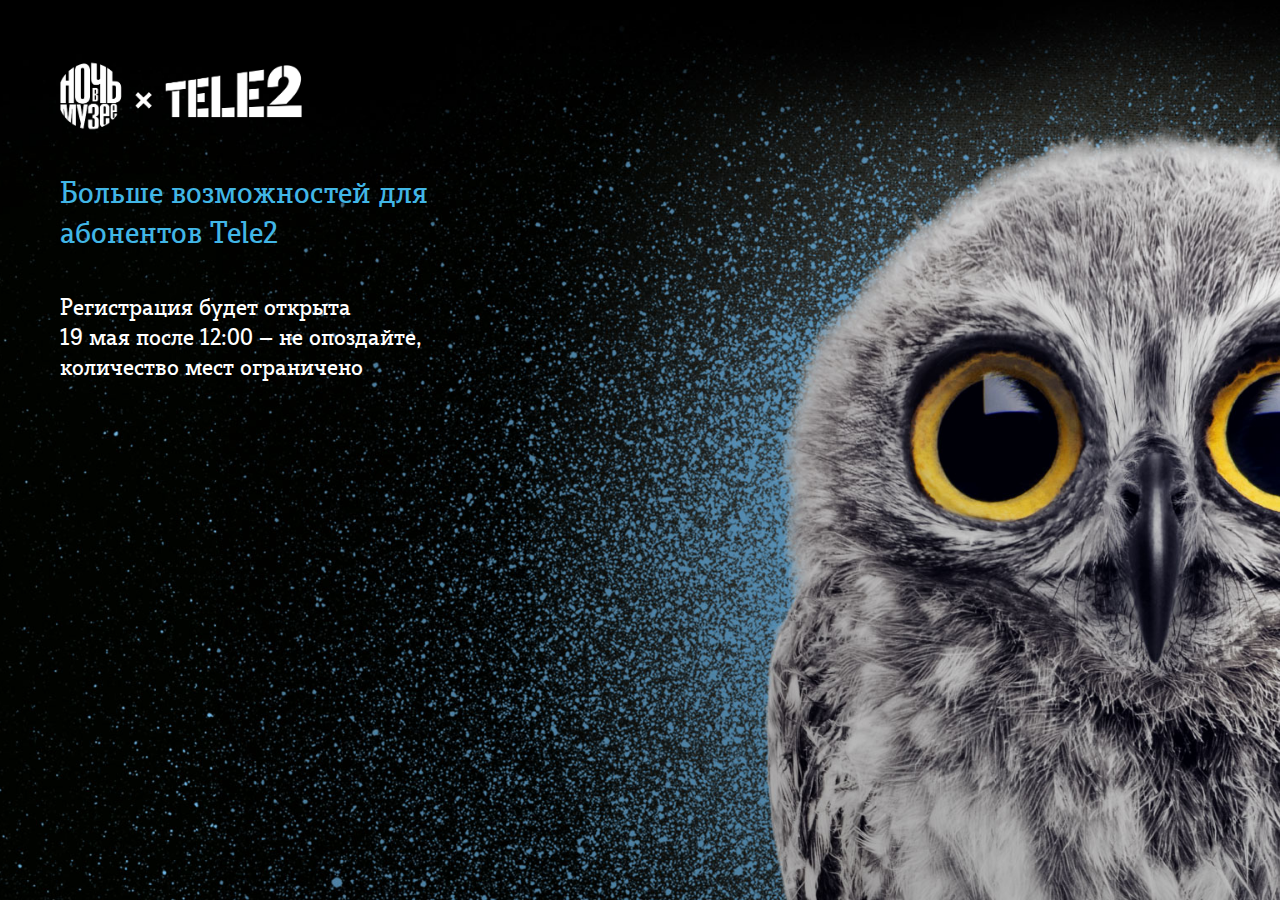
==== index.html @ 20980283 "placeholder" ====
<!DOCTYPE html>
<html>
  <head>
    <meta charset="utf-8">
    <meta name="viewport" content="width=device-width, initial-scale=1.0, user-scalable=0, minimum-scale=1.0, maximum-scale=1.0">
    <link rel="shortcut icon" href="/favicon.ico" type="image/x-icon">
    <title>Tele2</title>
    <link rel="stylesheet" href="css/style.css" />
  </head>
  <body id="body">
    <div class="placeholder">
      <div class="logo" style="padding-bottom:40px;margin-bottom:0;"><img src="images/logo.png" /></div>
      <h1 style="padding-bottom:40px;margin-bottom:0;max-width:500px;">Больше возможностей для абонентов Tele2</h1>
      <p style="font-size:1.2em;">Регистрация будет открыта<br/>19 мая после 12:00 – не опоздайте,<br/>количество мест ограничено</p>
      <div class="placeholder-owl" style="margin-bottom:0;"><img src="images/placeholder_owl.jpg" /></div>
    </div>
  </body>
</html>
---- css/style.css ----
@font-face{font-family:'Tele2 DisplayStencil';src:url("/fonts/Tele2DisplayStencil-Regular.eot");src:url("/fonts/Tele2DisplayStencil-Regular.eot?#iefix") format("embedded-opentype"),url("/fonts/Tele2DisplayStencil-Regular.woff") format("woff"),url("/fonts/Tele2DisplayStencil-Regular.ttf") format("truetype"),url("/fonts/Tele2DisplayStencil-Regular.svg#27be665d5c54ccb8559d902026306b3f") format("svg");font-style:normal;font-weight:400}@font-face{font-family:'Tele2 DisplaySerif';src:url("/fonts/Tele2DisplaySerif-Regular.eot");src:url("/fonts/Tele2DisplaySerif-Regular.eot?#iefix") format("embedded-opentype"),url("/fonts/Tele2DisplaySerif-Regular.woff") format("woff"),url("/fonts/Tele2DisplaySerif-Regular.ttf") format("truetype"),url("/fonts/Tele2DisplaySerif-Regular.svg#66ba9fa5bbbf1a0628cbd8ff3d7aff26") format("svg");font-style:normal;font-weight:400}@-webkit-keyframes popup-open{0{-webkit-transform:translateY(100%);transform:translateY(100%)}70%{-webkit-transform:translateY(0);transform:translateY(0)}80%{-webkit-transform:translateY(0);transform:translateY(0)}100%{-webkit-transform:translateY(-100%);transform:translateY(-100%)}}@keyframes popup-open{0{-webkit-transform:translateY(100%);transform:translateY(100%)}70%{-webkit-transform:translateY(0);transform:translateY(0)}80%{-webkit-transform:translateY(0);transform:translateY(0)}100%{-webkit-transform:translateY(-100%);transform:translateY(-100%)}}@-webkit-keyframes popup-close{0{-webkit-transform:translateY(100%);transform:translateY(100%)}50%{-webkit-transform:translateY(0);transform:translateY(0)}}@keyframes popup-close{0{-webkit-transform:translateY(100%);transform:translateY(100%)}50%{-webkit-transform:translateY(0);transform:translateY(0)}}@-webkit-keyframes fade-in{0{opacity:0}100%{opacity:1}}@keyframes fade-in{0{opacity:0}100%{opacity:1}}@-webkit-keyframes fade-out{60%{opacity:1;visibility:visible}100%{opacity:0;visibility:hidden}}@keyframes fade-out{60%{opacity:1;visibility:visible}100%{opacity:0;visibility:hidden}}@-webkit-keyframes rotate{0{-webkit-transform:rotate(0);transform:rotate(0)}100%{-webkit-transform:rotate(360deg);transform:rotate(360deg)}}@keyframes rotate{0{-webkit-transform:rotate(0);transform:rotate(0)}100%{-webkit-transform:rotate(360deg);transform:rotate(360deg)}}body{color:#111;background:#000;color:white;font-family:'Tele2 DisplaySerif';font-style:normal;font-weight:400;font-size:18px;margin:0;padding:0;text-rendering:optimizeLegibility;-webkit-overflow-scrolling:touch;-webkit-font-smoothing:antialiased}body.active{overflow:hidden}*{box-sizing:border-box} h1{font-weight:400;margin-top:0;margin-bottom:20px;color:#41b6e6;font-size:1.1em}@media only screen and (min-width:520px){h1{font-size:1.2em}}@media only screen and (min-width:768px){h1{font-size:1.4em}}@media only screen and (min-width:1024px){h1{font-size:1.6em}} h2{font-weight:400;margin-top:0;margin-bottom:20px;color:#41b6e6;font-size:1.1em}@media only screen and (min-width:520px){h2{font-size:1.2em}}@media only screen and (min-width:768px){h2{font-size:1.4em}}@media only screen and (min-width:1024px){h2{font-size:1.6em}}h2 span,h2 img{display:inline-block;vertical-align:middle}h3{font-weight:400;color:#41b6e6;margin-top:0;margin-bottom:5px;font-size:1.1em}@media only screen and (min-width:520px){h3{font-size:1.1em}}@media only screen and (min-width:768px){h3{font-size:1.2em}}@media only screen and (min-width:1024px){h3{font-size:1.3em}}p{margin-top:0;margin-bottom:20px}a{color:#41b6e6;text-decoration:none}ul{list-style:none;list-style-image:none;margin:0;padding:0}section{margin-bottom:40px}.content{padding:20px}@media only screen and (min-width:520px){.content{padding:5%}}@media only screen and (min-width:768px){.content{padding-left:40%;padding-right:5%;padding-top:80px;padding-bottom:80px}}@media only screen and (min-width:1024px){.content{padding-left:30%;padding-right:5%}}@media only screen and (min-width:1100px){.content{padding-left:30%;padding-right:15%}}.owl{margin-bottom:40px;border-bottom:1px solid #41b6e6}@media only screen and (min-width:768px){.owl{display:none}}.owl img{display:block;margin:auto;width:50%}.owl-left{display:none}@media only screen and (min-width:768px){.owl-left{display:block;position:fixed;left:0;top:0;height:100vh;padding-top:80px}}.owl-left img{display:block;height:100%}.logo{width:200px;margin:auto}@media only screen and (min-width:768px){.logo{margin-left:0;margin-bottom:20px;width:250px}}.logo img{display:block;width:100%}.icon-museums{width:45px}.museum-item{border-top:1px solid #41b6e6;padding-top:20px;margin-bottom:40px}.address{margin-bottom:20px}.address img{width:15px}.address span,.address img{display:inline-block;vertical-align:middle}.button{display:inline-block;transition:background .3s cubic-bezier(0.66,0,0.07,1),color .3s cubic-bezier(0.66,0,0.07,1);border:1px solid #41b6e6;padding:10px 40px 15px 40px;color:#41b6e6}.button:hover{background:#41b6e6;color:#000}
.placeholder{padding:20px;}@media only screen and (min-width:1024px){.placeholder{padding: 60px;}}
@media only screen and (min-width:1024px){.placeholder-owl{position:absolute;top:0;right:0;z-index:-1}}
.placeholder-owl img {height:auto;width:100%;}@media only screen and (min-width:1024px){.placeholder-owl img{display:block;height:100vh;width:auto;}}
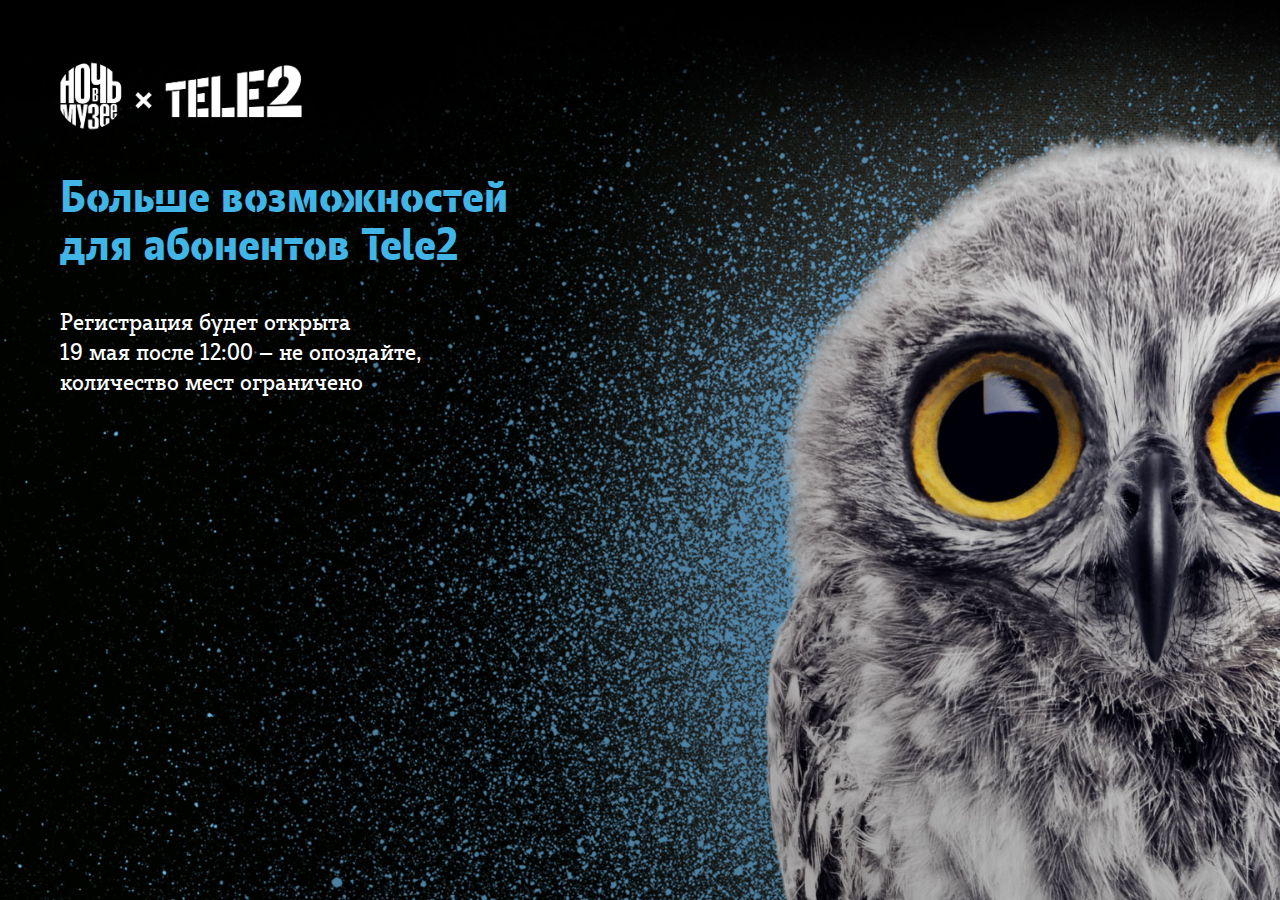
==== commit f7c84daa: "placeholder fix" ====
--- a/index.html
+++ b/index.html
@@ -10,7 +10,7 @@
   <body id="body">
     <div class="placeholder">
       <div class="logo" style="padding-bottom:40px;margin-bottom:0;"><img src="images/logo.png" /></div>
-      <h1 style="padding-bottom:40px;margin-bottom:0;max-width:500px;">Больше возможностей для абонентов Tele2</h1>
+      <h1 class="stencil" style="padding-bottom:40px;margin-bottom:0;max-width:500px;">Больше возможностей для абонентов Tele2</h1>
       <p style="font-size:1.2em;">Регистрация будет открыта<br/>19 мая после 12:00 – не опоздайте,<br/>количество мест ограничено</p>
       <div class="placeholder-owl" style="margin-bottom:0;"><img src="images/placeholder_owl.jpg" /></div>
     </div>
--- a/css/style.css
+++ b/css/style.css
@@ -2,3 +2,5 @@
 .placeholder{padding:20px;}@media only screen and (min-width:1024px){.placeholder{padding: 60px;}}
 @media only screen and (min-width:1024px){.placeholder-owl{position:absolute;top:0;right:0;z-index:-1}}
 .placeholder-owl img {height:auto;width:100%;}@media only screen and (min-width:1024px){.placeholder-owl img{display:block;height:100vh;width:auto;}}
+
+.stencil{font-family:'Tele2 DisplayStencil';font-size:1.4em;font-weight:400;line-height:1.1;margin-top:0;margin-bottom:20px}@media only screen and (min-width:520px){.stencil{font-size:1.6em}}@media only screen and (min-width:768px){.stencil{font-size:2em}}@media only screen and (min-width:1024px){.stencil{font-size:2.2em}}@media only screen and (min-width:1100px){.stencil{font-size:2.4em}}
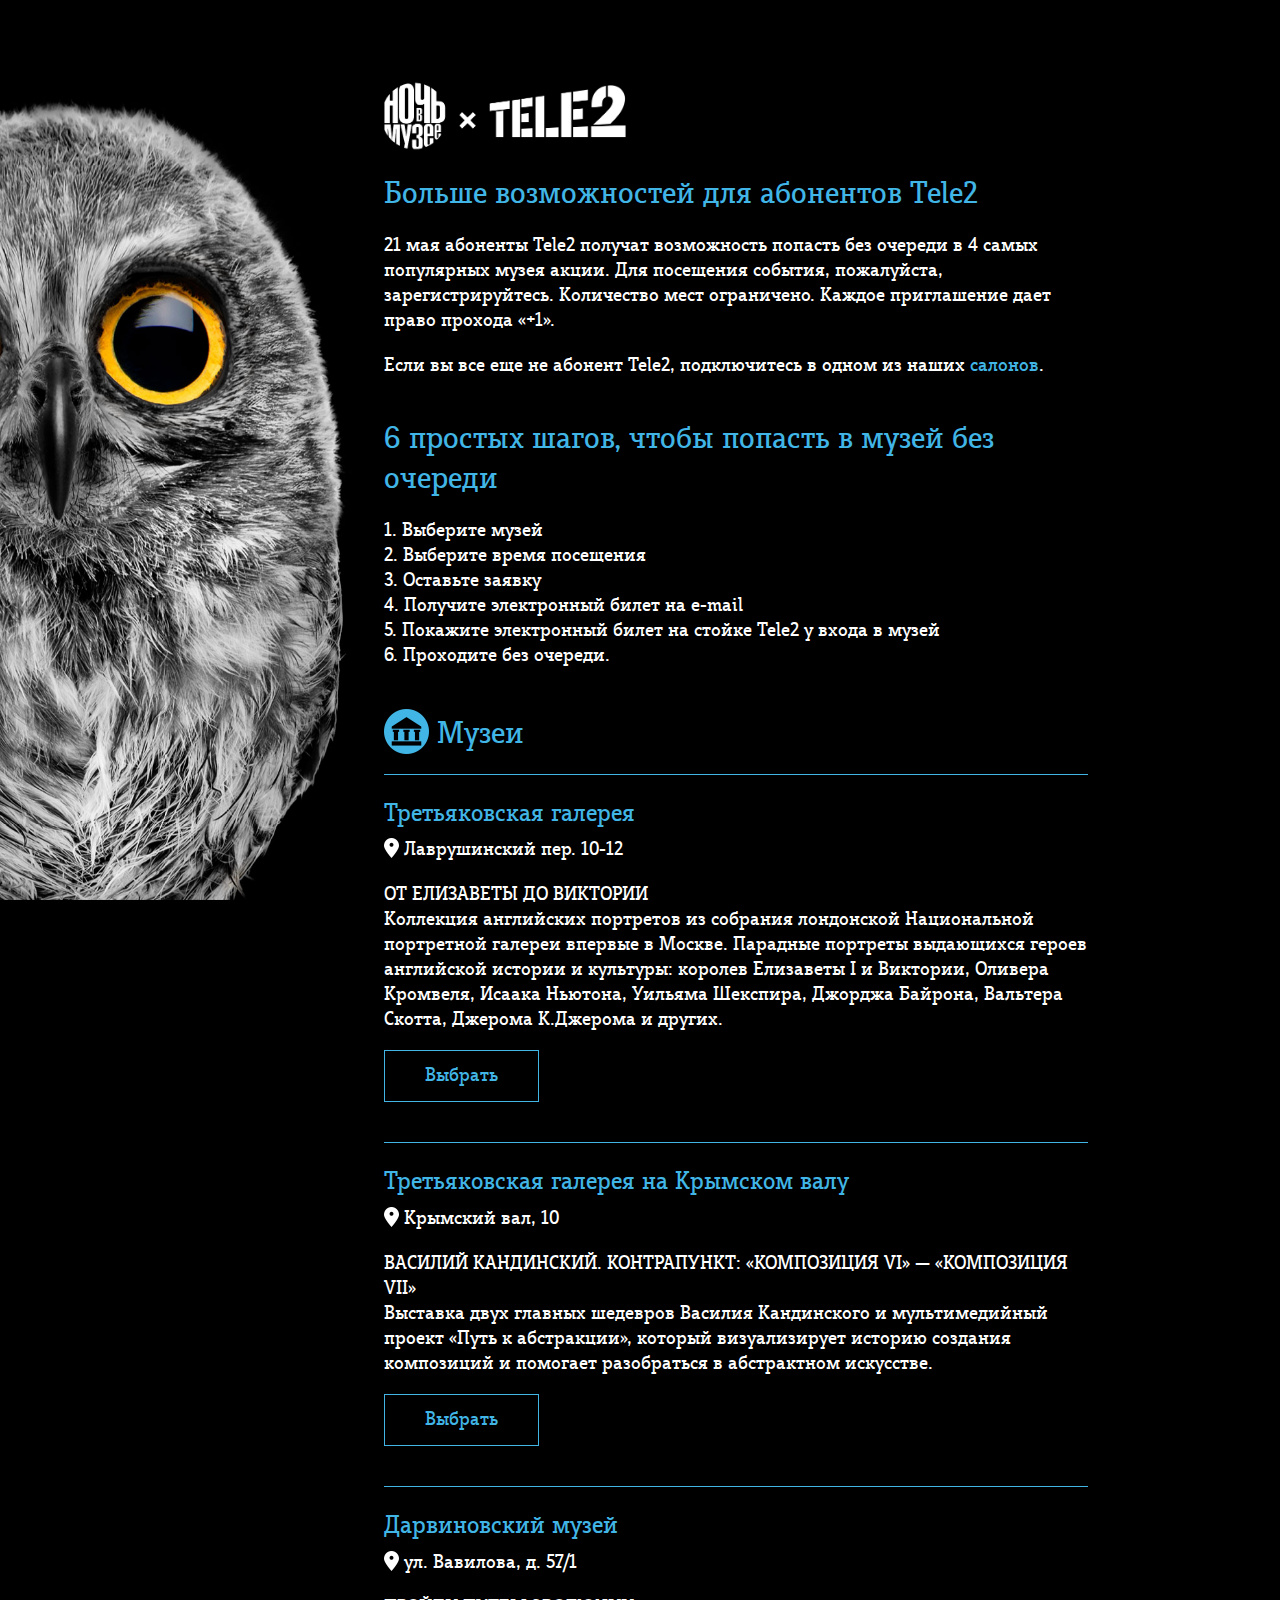
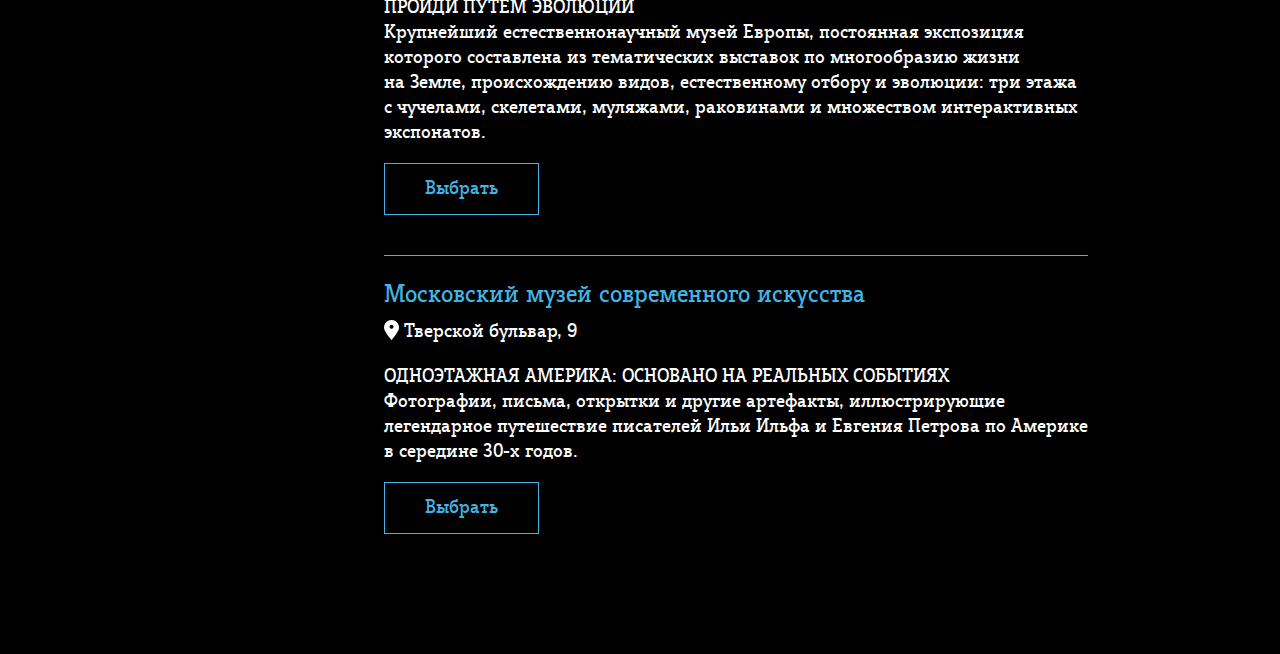
==== commit 0120dbd1: "ready" ====
--- a/index.html
+++ b/index.html
@@ -8,11 +8,60 @@
     <link rel="stylesheet" href="css/style.css" />
   </head>
   <body id="body">
-    <div class="placeholder">
-      <div class="logo" style="padding-bottom:40px;margin-bottom:0;"><img src="images/logo.png" /></div>
-      <h1 class="stencil" style="padding-bottom:40px;margin-bottom:0;max-width:500px;">Больше возможностей для абонентов Tele2</h1>
-      <p style="font-size:1.2em;">Регистрация будет открыта<br/>19 мая после 12:00 – не опоздайте,<br/>количество мест ограничено</p>
-      <div class="placeholder-owl" style="margin-bottom:0;"><img src="images/placeholder_owl.jpg" /></div>
+    <div id="content"></div>
+    <div class="content">
+      <div class="logo"><img src="/images/logo.png" /></div>
+      <div class="owl-left"><img src="/images/owl_left.jpg" /></div>
+      <div class="owl"><img src="/images/owl.jpg" /></div>
+      <section>
+        <h1>Больше возможностей для абонентов Tele2</h1>
+        <p>21&nbsp;мая абоненты Tele2 получат возможность попасть без очереди в&nbsp;4 самых популярных музея акции. Для посещения события, пожалуйста, зарегистрируйтесь. Количество мест ограничено. Каждое приглашение дает право прохода &laquo;+1&raquo;.</p>
+        <p>Если вы&nbsp;все еще не&nbsp;абонент Tele2, подключитесь в одном из наших <a target="_blank" href="http://msk.tele2.ru/help/service/shops " target="_blank">салонов</a>.</p>
+      </section>
+      <section>
+        <h2>6 простых шагов, чтобы попасть в&nbsp;музей без очереди</h2>
+        <p>1. Выберите музей<br />2. Выберите время посещения<br />3. Оставьте заявку<br />4. Получите электронный билет на&nbsp;<nobr>e-mail</nobr><br />5. Покажите электронный билет на&nbsp;стойке Tele2 у&nbsp;входа в&nbsp;музей<br />6. Проходите без очереди.</p>
+      </section>
+      <h2>
+        <img class="icon-museums" src="/images/icon_museums.png" />
+        <span>Музеи</span>
+      </h2>
+      <article class="museum-item">
+        <h3><a target="_blank" href="https://tele2.timepad.ru/event/329589/">Третьяковская галерея</a></h3>
+        <div class="address">
+          <img class="icon-museums" src="/images/pin.png" />
+          <span>Лаврушинский пер. 10-12</span>
+        </div>
+        <p>ОТ&nbsp;ЕЛИЗАВЕТЫ ДО&nbsp;ВИКТОРИИ<br />Коллекция английских портретов из&nbsp;собрания лондонской Национальной портретной галереи впервые в&nbsp;Москве. Парадные портреты выдающихся героев английской истории и&nbsp;культуры: королев Елизаветы I&nbsp;и&nbsp;Виктории, Оливера Кромвеля, Исаака Ньютона, Уильяма Шекспира, Джорджа Байрона, Вальтера Скотта, Джерома К.Джерома и&nbsp;других.</p>
+        <a target="_blank" href="https://tele2.timepad.ru/event/329589/" class="button">Выбрать</a>
+      </article>
+      <article class="museum-item">
+        <h3><a target="_blank" href="https://tele2.timepad.ru/event/329580/">Третьяковская галерея на Крымском валу</a></h3>
+        <div class="address">
+          <img class="icon-museums" src="/images/pin.png" />
+          <span>Крымский вал, 10</span>
+        </div>
+        <p>ВАСИЛИЙ КАНДИНСКИЙ. КОНТРАПУНКТ: &laquo;КОМПОЗИЦИЯ VI&raquo;&nbsp;&mdash; &laquo;КОМПОЗИЦИЯ VII&raquo;<br />Выставка двух главных шедевров Василия Кандинского и&nbsp;мультимедийный проект &laquo;Путь к&nbsp;абстракции&raquo;, который визуализирует историю создания композиций и&nbsp;помогает разобраться в&nbsp;абстрактном искусстве.</p>
+        <a target="_blank" href="https://tele2.timepad.ru/event/329580/" class="button">Выбрать</a>
+      </article>
+      <article class="museum-item">
+        <h3><a target="_blank" href="https://tele2.timepad.ru/event/329592/">Дарвиновский музей</a></h3>
+        <div class="address">
+          <img class="icon-museums" src="/images/pin.png" />
+          <span>ул. Вавилова, д. 57/1</span>
+        </div>
+        <p>ПРОЙДИ ПУТЕМ ЭВОЛЮЦИИ<br />Крупнейший естественнонаучный музей Европы, постоянная экспозиция которого составлена из&nbsp;тематических выставок по&nbsp;многообразию жизни на&nbsp;Земле, происхождению видов, естественному отбору и&nbsp;эволюции: три этажа с&nbsp;чучелами, скелетами, муляжами, раковинами и&nbsp;множеством интерактивных экспонатов.</p>
+        <a target="_blank" href="https://tele2.timepad.ru/event/329592/" class="button">Выбрать</a>
+      </article>
+      <article class="museum-item">
+        <h3><a target="_blank" href="https://tele2.timepad.ru/event/329595/">Московский музей современного искусства</a></h3>
+        <div class="address">
+          <img class="icon-museums" src="/images/pin.png" />
+          <span>Тверской бульвар, 9</span>
+        </div>
+        <p>ОДНОЭТАЖНАЯ АМЕРИКА: ОСНОВАНО НА&nbsp;РЕАЛЬНЫХ СОБЫТИЯХ<br />Фотографии, письма, открытки и&nbsp;другие артефакты, иллюстрирующие легендарное путешествие писателей Ильи Ильфа и&nbsp;Евгения Петрова по&nbsp;Америке в&nbsp;середине <nobr>30-х</nobr> годов.</p>
+        <a target="_blank" href="https://tele2.timepad.ru/event/329595/" class="button">Выбрать</a>
+      </article>
     </div>
   </body>
 </html>
--- a/css/style.css
+++ b/css/style.css
@@ -3,4 +3,4 @@
 @media only screen and (min-width:1024px){.placeholder-owl{position:absolute;top:0;right:0;z-index:-1}}
 .placeholder-owl img {height:auto;width:100%;}@media only screen and (min-width:1024px){.placeholder-owl img{display:block;height:100vh;width:auto;}}
 
-.stencil{font-family:'Tele2 DisplayStencil';font-size:1.4em;font-weight:400;line-height:1.1;margin-top:0;margin-bottom:20px}@media only screen and (min-width:520px){.stencil{font-size:1.6em}}@media only screen and (min-width:768px){.stencil{font-size:2em}}@media only screen and (min-width:1024px){.stencil{font-size:2.2em}}@media only screen and (min-width:1100px){.stencil{font-size:2.4em}}
+.stencil{color:white;font-family:'Tele2 DisplayStencil';font-size:1.4em;font-weight:400;line-height:1.1;margin-top:0;margin-bottom:20px}@media only screen and (min-width:520px){.stencil{font-size:1.6em}}@media only screen and (min-width:768px){.stencil{font-size:2em}}@media only screen and (min-width:1024px){.stencil{font-size:2.2em}}@media only screen and (min-width:1100px){.stencil{font-size:2.4em}}
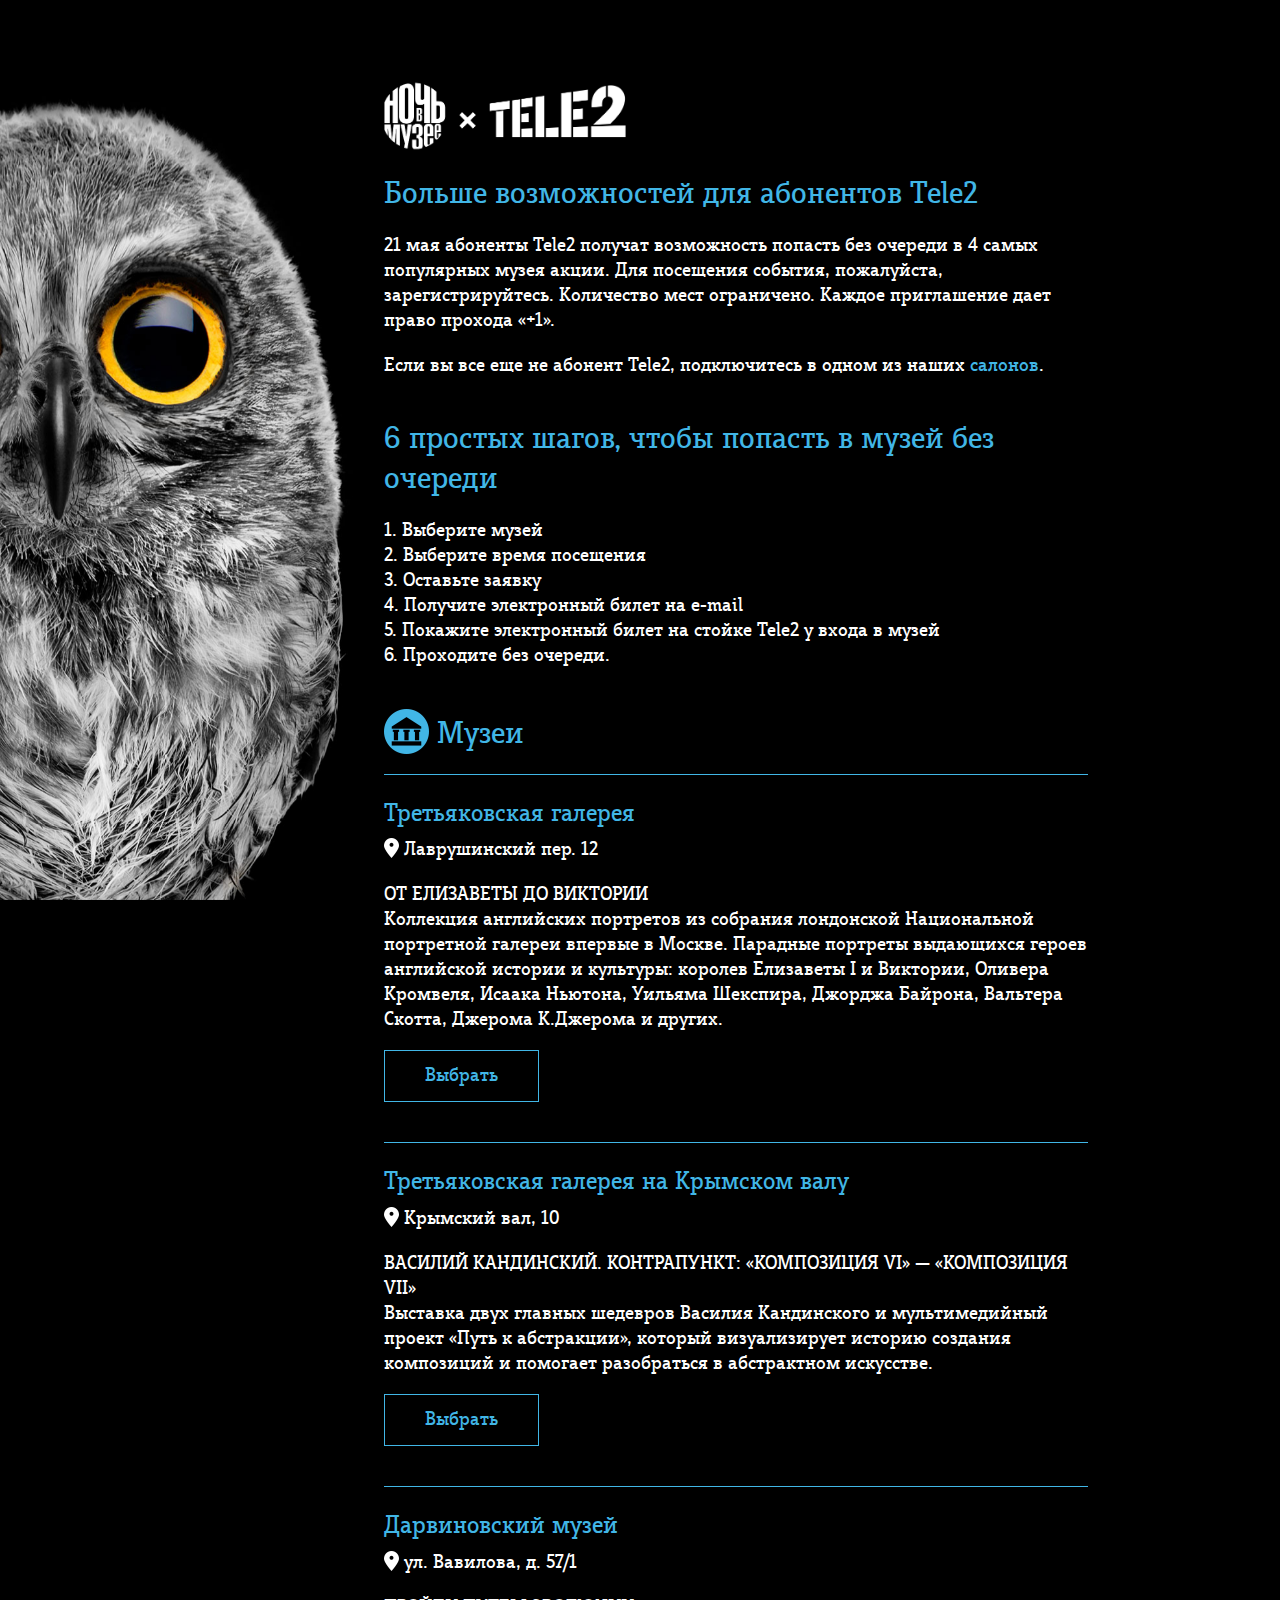
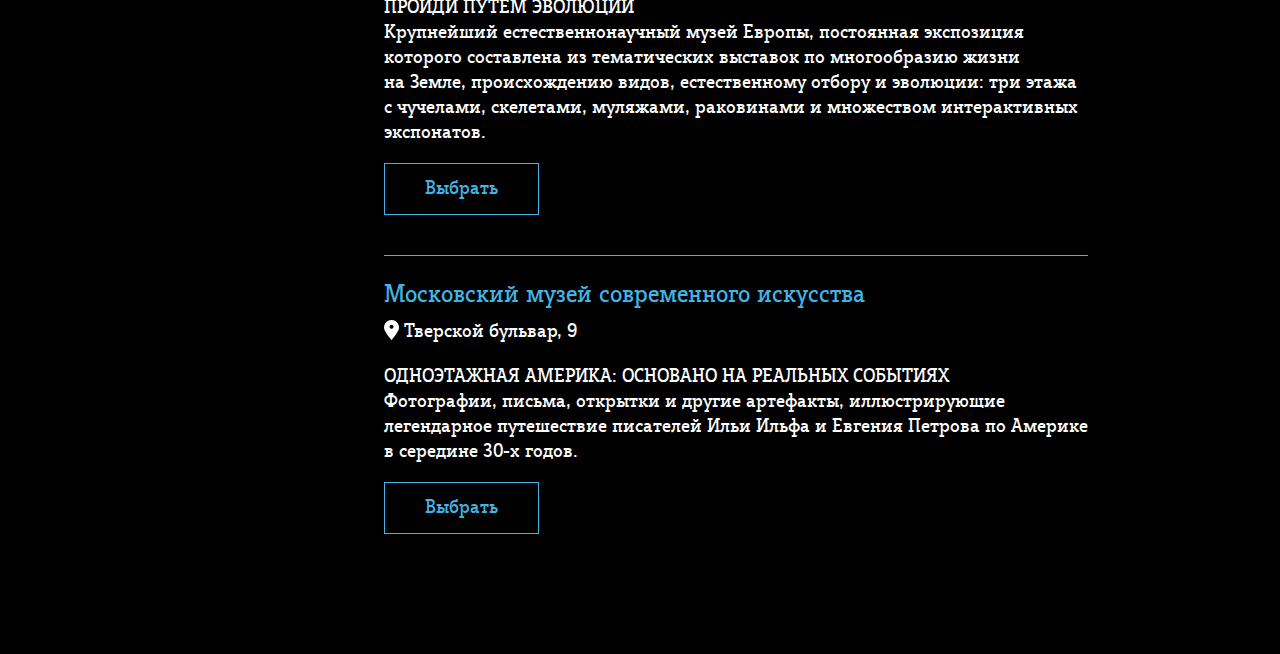
==== commit 4252ad01: "address fix" ====
--- a/index.html
+++ b/index.html
@@ -30,7 +30,7 @@
         <h3><a target="_blank" href="https://tele2.timepad.ru/event/329589/">Третьяковская галерея</a></h3>
         <div class="address">
           <img class="icon-museums" src="/images/pin.png" />
-          <span>Лаврушинский пер. 10-12</span>
+          <span>Лаврушинский пер. 12</span>
         </div>
         <p>ОТ&nbsp;ЕЛИЗАВЕТЫ ДО&nbsp;ВИКТОРИИ<br />Коллекция английских портретов из&nbsp;собрания лондонской Национальной портретной галереи впервые в&nbsp;Москве. Парадные портреты выдающихся героев английской истории и&nbsp;культуры: королев Елизаветы I&nbsp;и&nbsp;Виктории, Оливера Кромвеля, Исаака Ньютона, Уильяма Шекспира, Джорджа Байрона, Вальтера Скотта, Джерома К.Джерома и&nbsp;других.</p>
         <a target="_blank" href="https://tele2.timepad.ru/event/329589/" class="button">Выбрать</a>
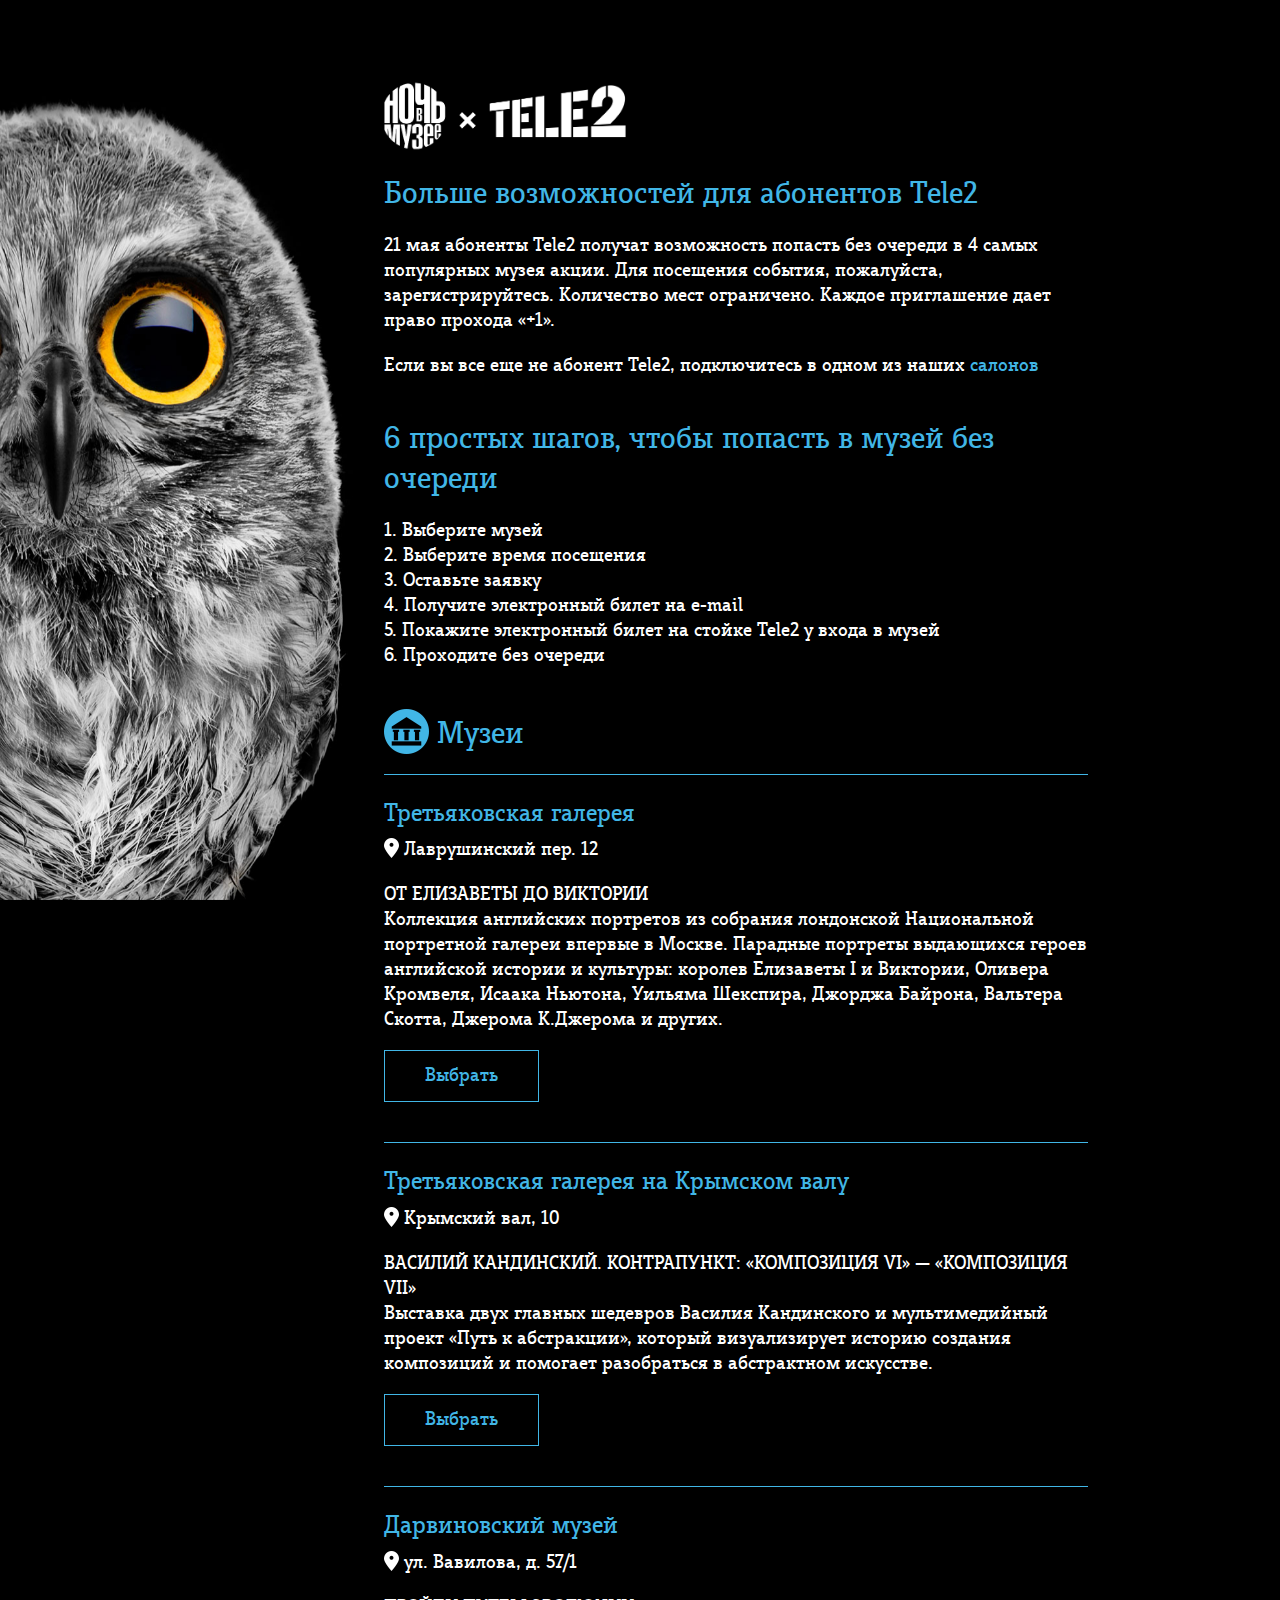
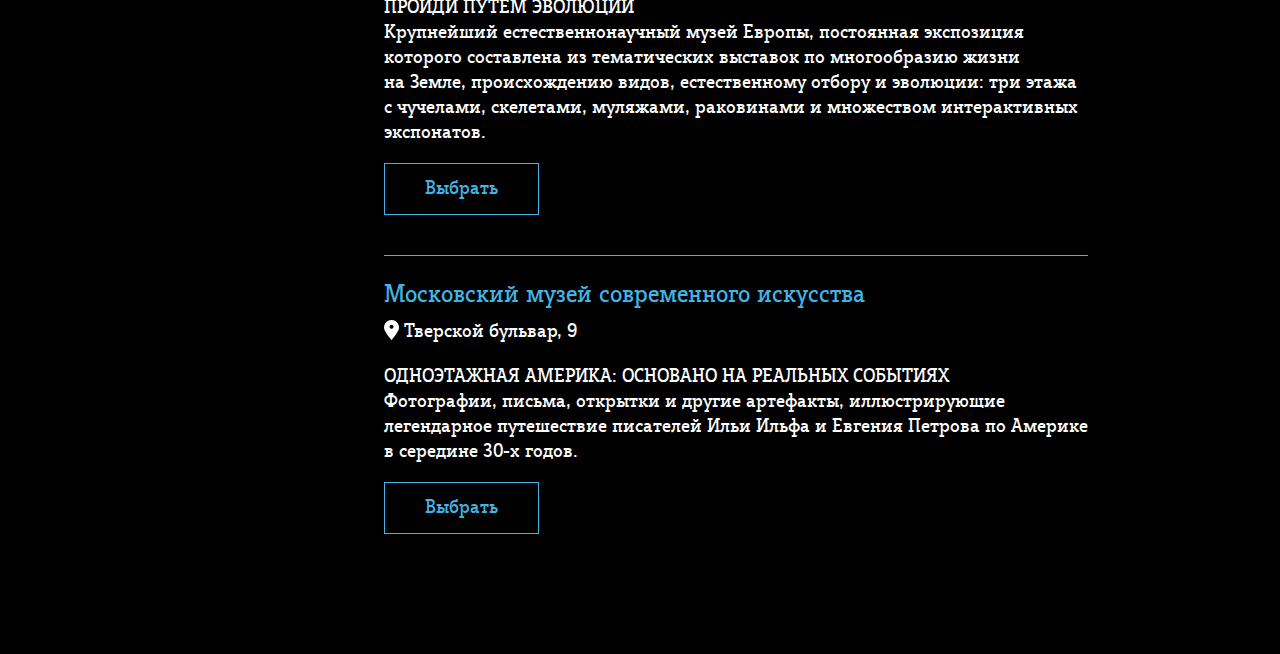
==== commit f29f146d: "dot fix" ====
--- a/index.html
+++ b/index.html
@@ -16,11 +16,11 @@
       <section>
         <h1>Больше возможностей для абонентов Tele2</h1>
         <p>21&nbsp;мая абоненты Tele2 получат возможность попасть без очереди в&nbsp;4 самых популярных музея акции. Для посещения события, пожалуйста, зарегистрируйтесь. Количество мест ограничено. Каждое приглашение дает право прохода &laquo;+1&raquo;.</p>
-        <p>Если вы&nbsp;все еще не&nbsp;абонент Tele2, подключитесь в одном из наших <a target="_blank" href="http://msk.tele2.ru/help/service/shops " target="_blank">салонов</a>.</p>
+        <p>Если вы&nbsp;все еще не&nbsp;абонент Tele2, подключитесь в одном из наших <a target="_blank" href="http://msk.tele2.ru/help/service/shops " target="_blank">салонов</a></p>
       </section>
       <section>
         <h2>6 простых шагов, чтобы попасть в&nbsp;музей без очереди</h2>
-        <p>1. Выберите музей<br />2. Выберите время посещения<br />3. Оставьте заявку<br />4. Получите электронный билет на&nbsp;<nobr>e-mail</nobr><br />5. Покажите электронный билет на&nbsp;стойке Tele2 у&nbsp;входа в&nbsp;музей<br />6. Проходите без очереди.</p>
+        <p>1. Выберите музей<br />2. Выберите время посещения<br />3. Оставьте заявку<br />4. Получите электронный билет на&nbsp;<nobr>e-mail</nobr><br />5. Покажите электронный билет на&nbsp;стойке Tele2 у&nbsp;входа в&nbsp;музей<br />6. Проходите без очереди</p>
       </section>
       <h2>
         <img class="icon-museums" src="/images/icon_museums.png" />
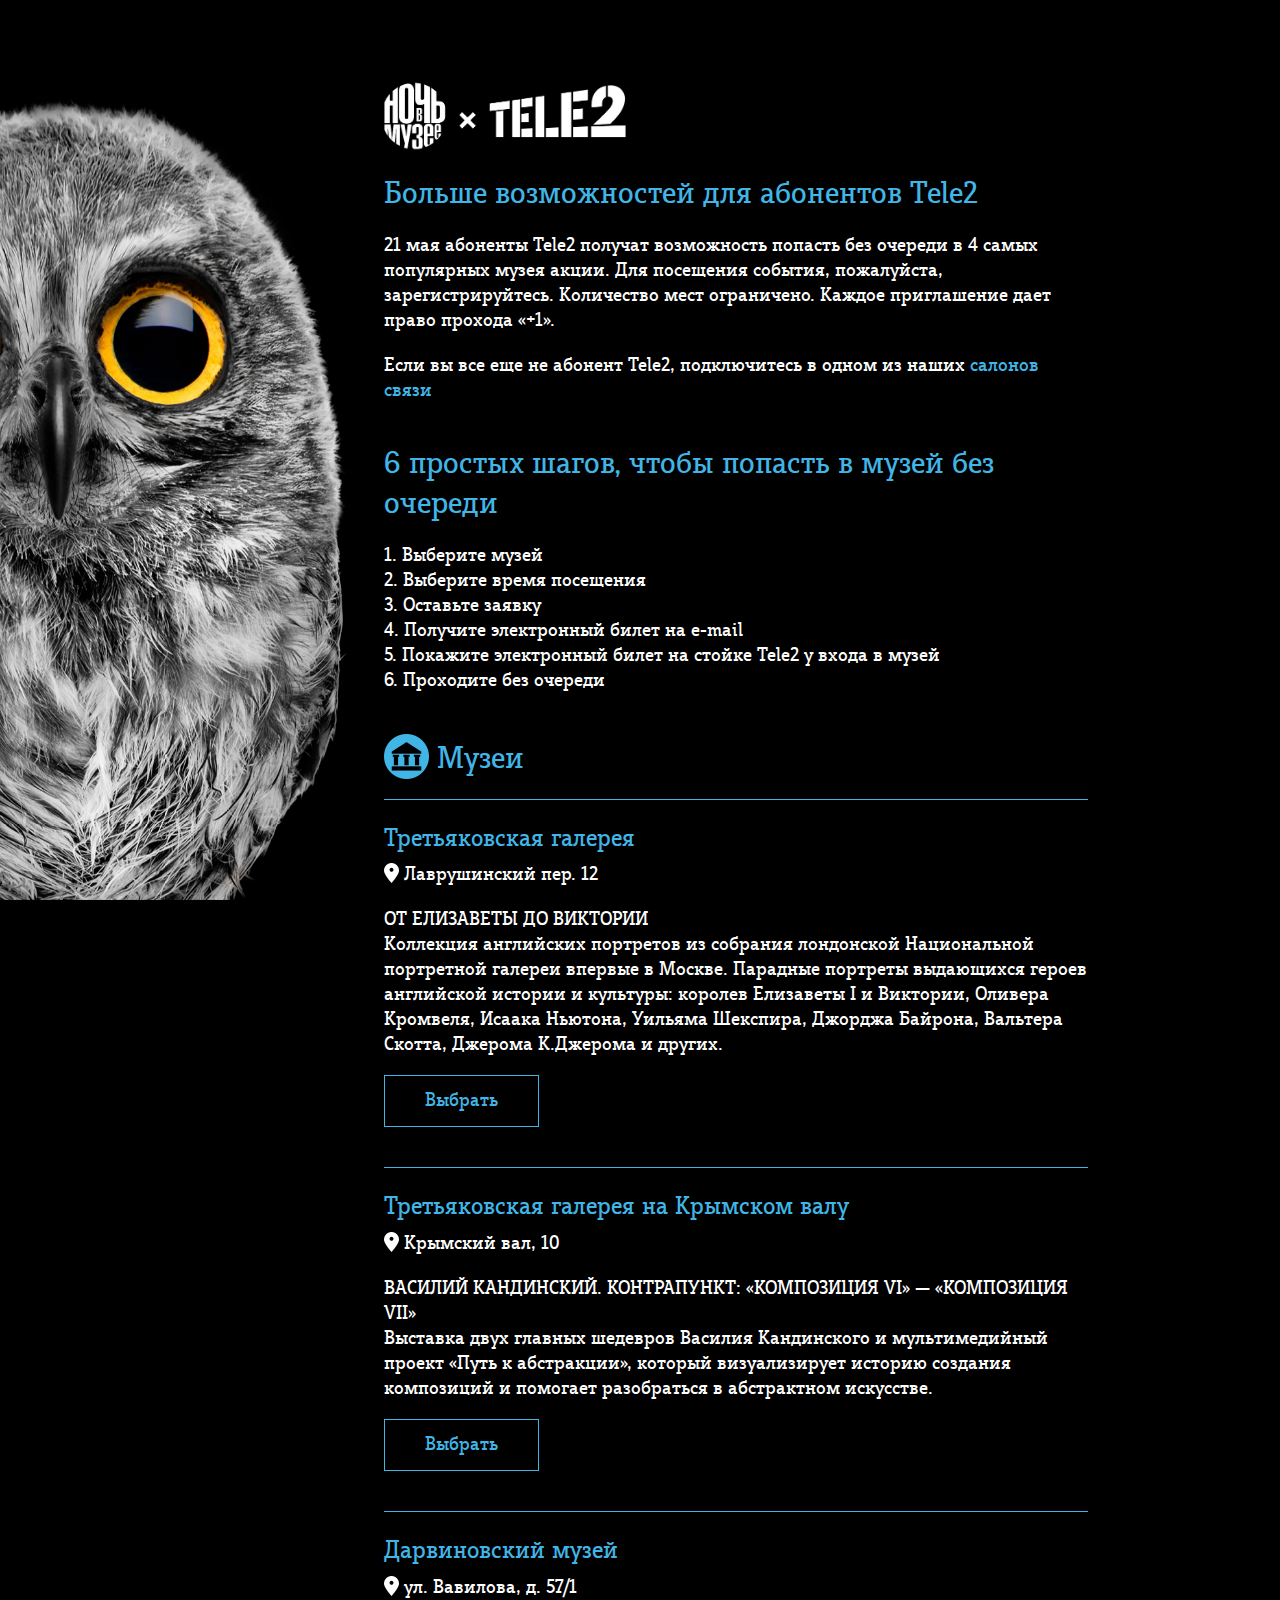
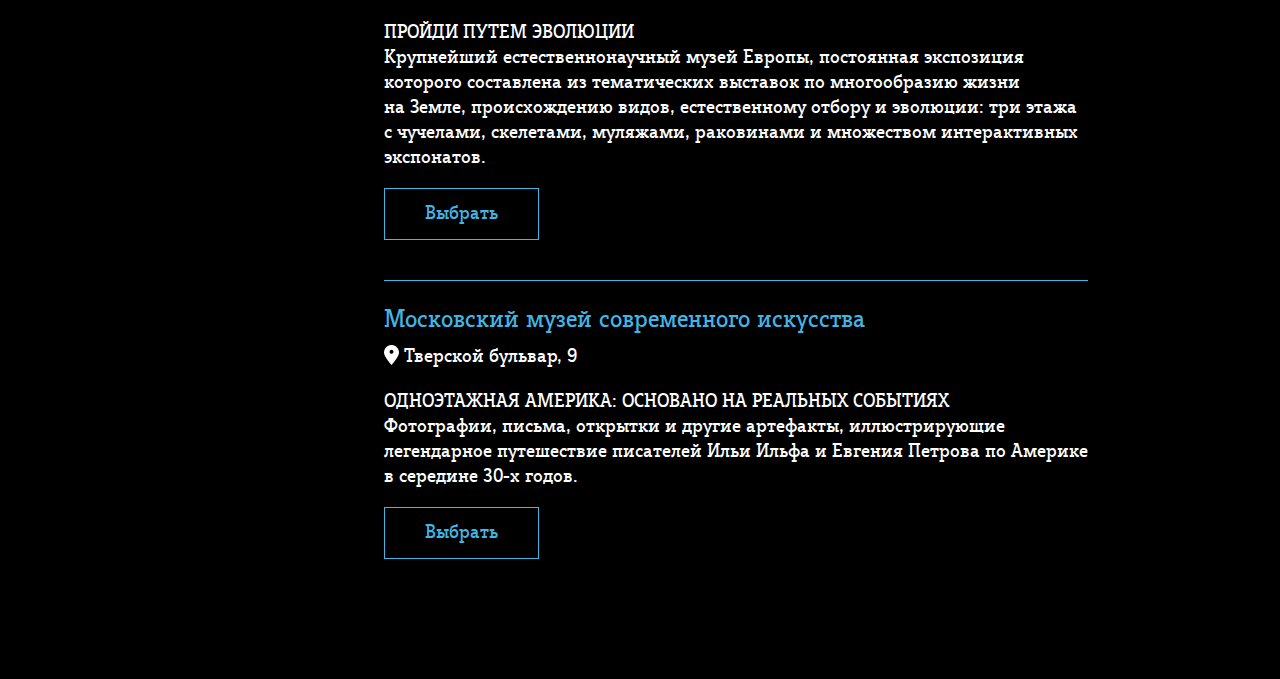
==== commit 5cd04558: "fix" ====
--- a/index.html
+++ b/index.html
@@ -16,7 +16,7 @@
       <section>
         <h1>Больше возможностей для абонентов Tele2</h1>
         <p>21&nbsp;мая абоненты Tele2 получат возможность попасть без очереди в&nbsp;4 самых популярных музея акции. Для посещения события, пожалуйста, зарегистрируйтесь. Количество мест ограничено. Каждое приглашение дает право прохода &laquo;+1&raquo;.</p>
-        <p>Если вы&nbsp;все еще не&nbsp;абонент Tele2, подключитесь в одном из наших <a target="_blank" href="http://msk.tele2.ru/help/service/shops " target="_blank">салонов</a></p>
+        <p>Если вы&nbsp;все еще не&nbsp;абонент Tele2, подключитесь в одном из наших <a target="_blank" href="http://msk.tele2.ru/help/service/shops " target="_blank">салонов связи</a></p>
       </section>
       <section>
         <h2>6 простых шагов, чтобы попасть в&nbsp;музей без очереди</h2>
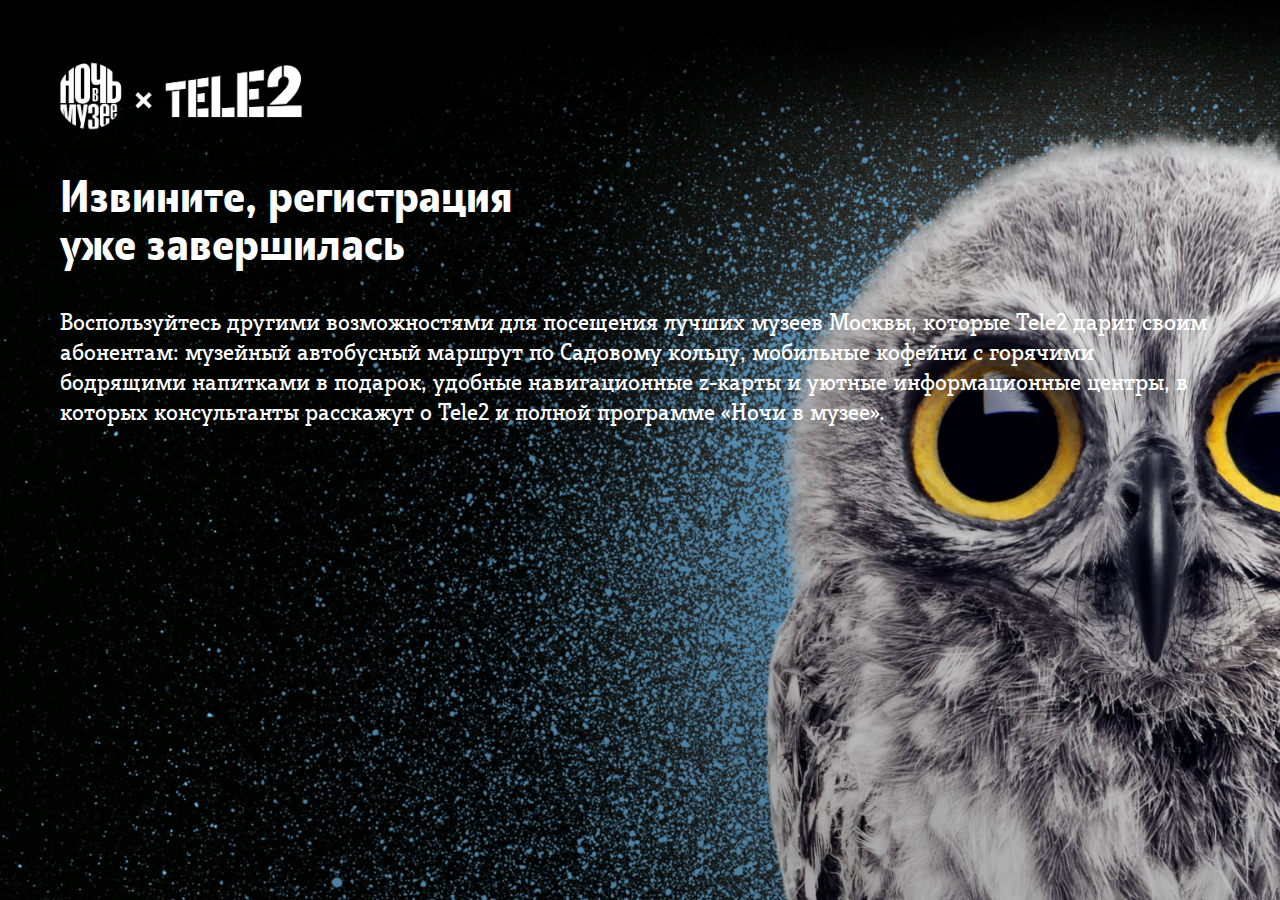
==== commit 9657f467: "fix" ====
--- a/index.html
+++ b/index.html
@@ -8,60 +8,11 @@
     <link rel="stylesheet" href="css/style.css" />
   </head>
   <body id="body">
-    <div id="content"></div>
-    <div class="content">
-      <div class="logo"><img src="/images/logo.png" /></div>
-      <div class="owl-left"><img src="/images/owl_left.jpg" /></div>
-      <div class="owl"><img src="/images/owl.jpg" /></div>
-      <section>
-        <h1>Больше возможностей для абонентов Tele2</h1>
-        <p>21&nbsp;мая абоненты Tele2 получат возможность попасть без очереди в&nbsp;4 самых популярных музея акции. Для посещения события, пожалуйста, зарегистрируйтесь. Количество мест ограничено. Каждое приглашение дает право прохода &laquo;+1&raquo;.</p>
-        <p>Если вы&nbsp;все еще не&nbsp;абонент Tele2, подключитесь в одном из наших <a target="_blank" href="http://msk.tele2.ru/help/service/shops " target="_blank">салонов связи</a></p>
-      </section>
-      <section>
-        <h2>6 простых шагов, чтобы попасть в&nbsp;музей без очереди</h2>
-        <p>1. Выберите музей<br />2. Выберите время посещения<br />3. Оставьте заявку<br />4. Получите электронный билет на&nbsp;<nobr>e-mail</nobr><br />5. Покажите электронный билет на&nbsp;стойке Tele2 у&nbsp;входа в&nbsp;музей<br />6. Проходите без очереди</p>
-      </section>
-      <h2>
-        <img class="icon-museums" src="/images/icon_museums.png" />
-        <span>Музеи</span>
-      </h2>
-      <article class="museum-item">
-        <h3><a target="_blank" href="https://tele2.timepad.ru/event/329589/">Третьяковская галерея</a></h3>
-        <div class="address">
-          <img class="icon-museums" src="/images/pin.png" />
-          <span>Лаврушинский пер. 12</span>
-        </div>
-        <p>ОТ&nbsp;ЕЛИЗАВЕТЫ ДО&nbsp;ВИКТОРИИ<br />Коллекция английских портретов из&nbsp;собрания лондонской Национальной портретной галереи впервые в&nbsp;Москве. Парадные портреты выдающихся героев английской истории и&nbsp;культуры: королев Елизаветы I&nbsp;и&nbsp;Виктории, Оливера Кромвеля, Исаака Ньютона, Уильяма Шекспира, Джорджа Байрона, Вальтера Скотта, Джерома К.Джерома и&nbsp;других.</p>
-        <a target="_blank" href="https://tele2.timepad.ru/event/329589/" class="button">Выбрать</a>
-      </article>
-      <article class="museum-item">
-        <h3><a target="_blank" href="https://tele2.timepad.ru/event/329580/">Третьяковская галерея на Крымском валу</a></h3>
-        <div class="address">
-          <img class="icon-museums" src="/images/pin.png" />
-          <span>Крымский вал, 10</span>
-        </div>
-        <p>ВАСИЛИЙ КАНДИНСКИЙ. КОНТРАПУНКТ: &laquo;КОМПОЗИЦИЯ VI&raquo;&nbsp;&mdash; &laquo;КОМПОЗИЦИЯ VII&raquo;<br />Выставка двух главных шедевров Василия Кандинского и&nbsp;мультимедийный проект &laquo;Путь к&nbsp;абстракции&raquo;, который визуализирует историю создания композиций и&nbsp;помогает разобраться в&nbsp;абстрактном искусстве.</p>
-        <a target="_blank" href="https://tele2.timepad.ru/event/329580/" class="button">Выбрать</a>
-      </article>
-      <article class="museum-item">
-        <h3><a target="_blank" href="https://tele2.timepad.ru/event/329592/">Дарвиновский музей</a></h3>
-        <div class="address">
-          <img class="icon-museums" src="/images/pin.png" />
-          <span>ул. Вавилова, д. 57/1</span>
-        </div>
-        <p>ПРОЙДИ ПУТЕМ ЭВОЛЮЦИИ<br />Крупнейший естественнонаучный музей Европы, постоянная экспозиция которого составлена из&nbsp;тематических выставок по&nbsp;многообразию жизни на&nbsp;Земле, происхождению видов, естественному отбору и&nbsp;эволюции: три этажа с&nbsp;чучелами, скелетами, муляжами, раковинами и&nbsp;множеством интерактивных экспонатов.</p>
-        <a target="_blank" href="https://tele2.timepad.ru/event/329592/" class="button">Выбрать</a>
-      </article>
-      <article class="museum-item">
-        <h3><a target="_blank" href="https://tele2.timepad.ru/event/329595/">Московский музей современного искусства</a></h3>
-        <div class="address">
-          <img class="icon-museums" src="/images/pin.png" />
-          <span>Тверской бульвар, 9</span>
-        </div>
-        <p>ОДНОЭТАЖНАЯ АМЕРИКА: ОСНОВАНО НА&nbsp;РЕАЛЬНЫХ СОБЫТИЯХ<br />Фотографии, письма, открытки и&nbsp;другие артефакты, иллюстрирующие легендарное путешествие писателей Ильи Ильфа и&nbsp;Евгения Петрова по&nbsp;Америке в&nbsp;середине <nobr>30-х</nobr> годов.</p>
-        <a target="_blank" href="https://tele2.timepad.ru/event/329595/" class="button">Выбрать</a>
-      </article>
+    <div class="placeholder">
+      <div class="logo" style="padding-bottom:40px;margin-bottom:0;"><img src="images/logo.png" /></div>
+      <h1 class="stencil" style="padding-bottom:40px;margin-bottom:0;max-width:500px;">Извините, регистрация уже завершилась</h1>
+      <p style="font-size:1.2em;">Воспользуйтесь другими возможностями для посещения лучших музеев Москвы, которые Tele2 дарит своим абонентам: музейный автобусный маршрут по Садовому кольцу, мобильные кофейни с горячими бодрящими напитками в подарок, удобные навигационные z-карты и уютные информационные центры, в которых консультанты расскажут о Tele2 и полной программе «Ночи в музее».</p>
+      <div class="placeholder-owl" style="margin-bottom:0;"><img src="images/placeholder_owl.jpg" /></div>
     </div>
   </body>
 </html>
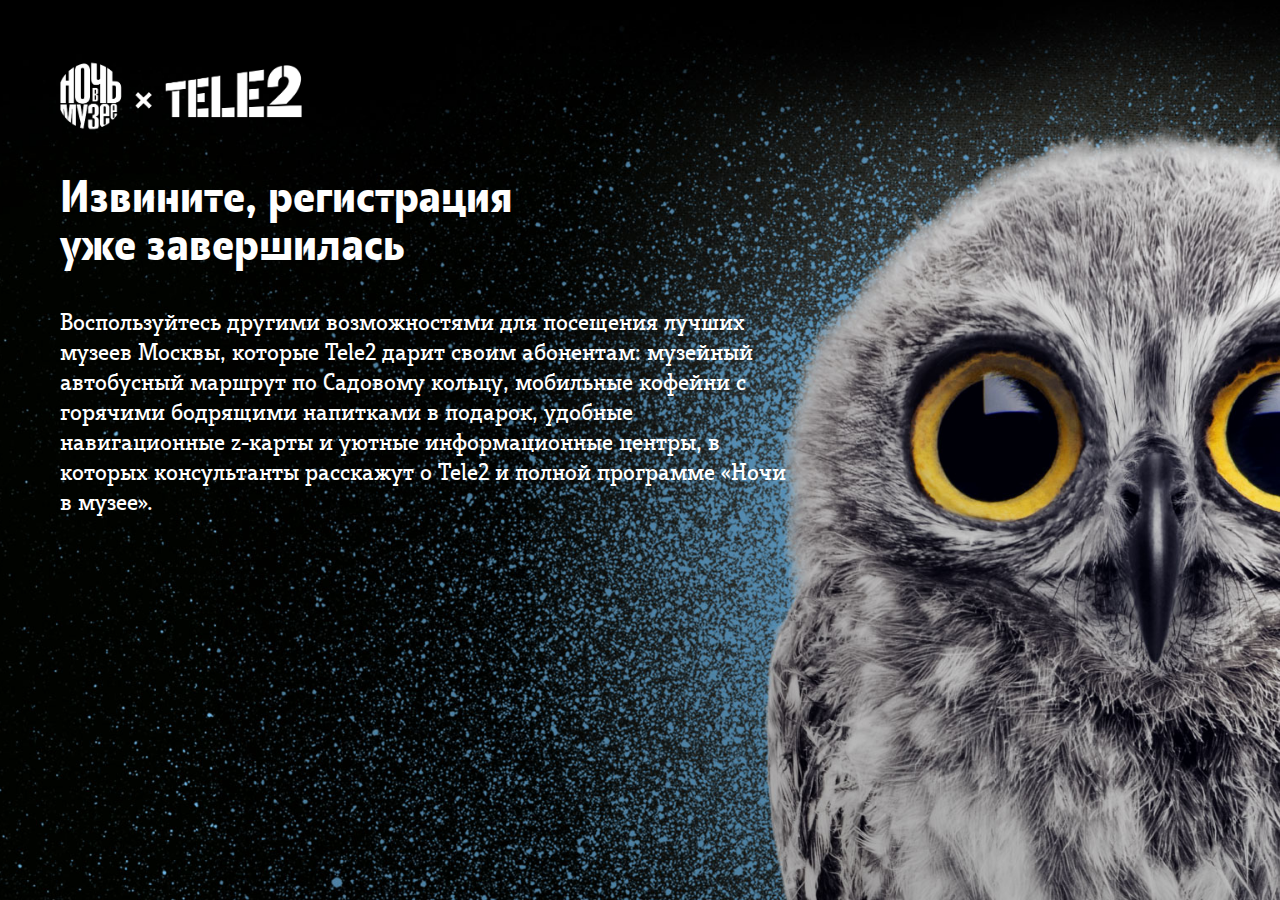
==== commit cf61a6a1: "fix" ====
--- a/index.html
+++ b/index.html
@@ -11,7 +11,7 @@
     <div class="placeholder">
       <div class="logo" style="padding-bottom:40px;margin-bottom:0;"><img src="images/logo.png" /></div>
       <h1 class="stencil" style="padding-bottom:40px;margin-bottom:0;max-width:500px;">Извините, регистрация уже завершилась</h1>
-      <p style="font-size:1.2em;">Воспользуйтесь другими возможностями для посещения лучших музеев Москвы, которые Tele2 дарит своим абонентам: музейный автобусный маршрут по Садовому кольцу, мобильные кофейни с горячими бодрящими напитками в подарок, удобные навигационные z-карты и уютные информационные центры, в которых консультанты расскажут о Tele2 и полной программе «Ночи в музее».</p>
+      <p style="font-size:1.2em;max-width:740px;">Воспользуйтесь другими возможностями для посещения лучших музеев Москвы, которые Tele2 дарит своим абонентам: музейный автобусный маршрут по Садовому кольцу, мобильные кофейни с горячими бодрящими напитками в подарок, удобные навигационные z-карты и уютные информационные центры, в которых консультанты расскажут о Tele2 и полной программе «Ночи в музее».</p>
       <div class="placeholder-owl" style="margin-bottom:0;"><img src="images/placeholder_owl.jpg" /></div>
     </div>
   </body>
